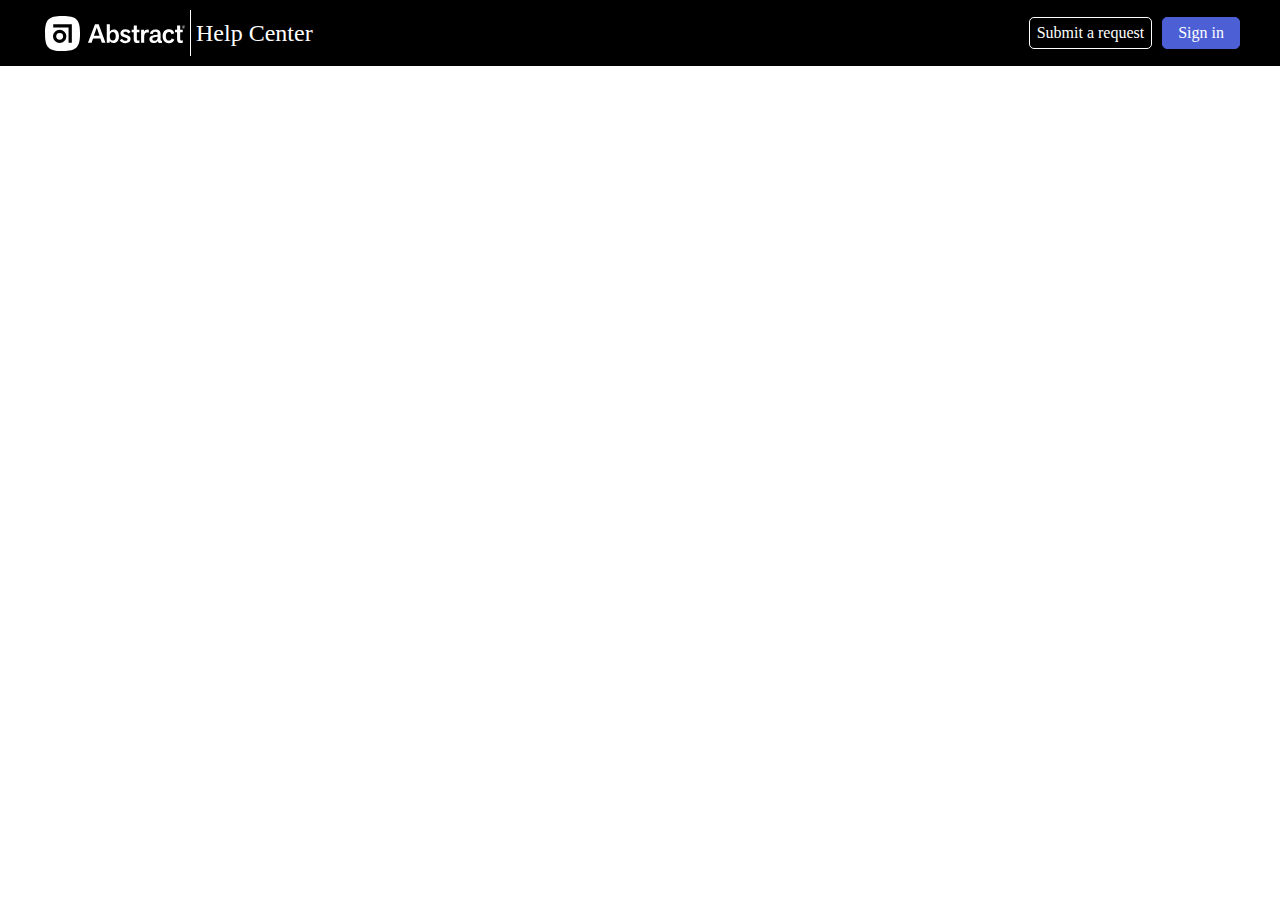
==== index.html @ c31b25ad "init commit. added structure for header and styles" ====
<!DOCTYPE html>
<html lang="en">
<head>
    <meta charset="UTF-8">
    <meta http-equiv="X-UA-Compatible" content="IE=edge">
    <meta name="viewport" content="width=device-width, initial-scale=1.0">
    <link rel="stylesheet" href="styles.css">
    <link rel="shortcut icon" href="//theme.zdassets.com/theme_assets/2197739/1a71d05024d0bf628f47cb2a498903409ad571f0.png" type="image/x-icon">
    <title>Abstract</title>
</head>
<body>
    <header class="header-wrapper">
        <div class="container">
            <div class="left">
                <h1 class="logo"><a href="#"><img src="./images/Abstract_Wordmark-White.svg" alt="logo"></a></h1>
                <a class="help-center" href="#">Help Center</a>
            </div>
            <div class="right">
                <button class="btn-dark">Submit a request</button>
                <button class="btn-blue">Sign in</button>
            </div>
        </div>
    </header>
</body>
</html>
---- styles.css ----
/*
  1. Use a more-intuitive box-sizing model.
*/
*, *::before, *::after {
    box-sizing: border-box;
  }
  /*
    2. Remove default margin
  */
  * {
    margin: 0;
    padding: 0;
  }
  /*
    3. Allow percentage-based heights in the application
  */
  html, body {
    height: 100%;
  }
  /*
    Typographic tweaks!
    4. Add accessible line-height
    5. Improve text rendering
  */
  body {
    line-height: 1.5;
    -webkit-font-smoothing: antialiased;
  }
  /*
    6. Improve media defaults
  */
  img, picture, video, canvas, svg {
    display: block;
    max-width: 100%;
  }
  /*
    7. Remove built-in form typography styles
  */
  input, button, textarea, select {
    font: inherit;
  }
  /*
    8. Avoid text overflows
  */
  p, h1, h2, h3, h4, h5, h6 {
    overflow-wrap: break-word;
  }
  

.header-wrapper {
    background-color: #000;
}

.header-wrapper .container .logo {
    width: 25%;
    display: block;
    padding: 5px
}

.header-wrapper .container {
    display: flex;
    align-items: center;
    justify-content: space-between;
    padding: 10px 40px;
}

.left, .right {
    width: 100%;
    display: flex;
    align-items: center;
}

.header-wrapper .container .left .help-center {
    border-left: 1px solid #fff;
    padding: 5px;
    color: #fff;
    text-decoration: none;
    font-size: 1.5rem;
}

.right {
    justify-content: flex-end;
    gap: 10px;
}

.header-wrapper .container .right .btn-dark {
    border: 1px solid #fff;
    color: #fff;
    background-color: #000;
    border-radius: 5px;
    padding: 3px 7px;
}

.header-wrapper .container .right .btn-blue {
    border: 1px solid #4C5FD5;
    color: #fff;
    background-color: #4C5FD5;
    border-radius: 5px;
    padding: 3px 15px;
}
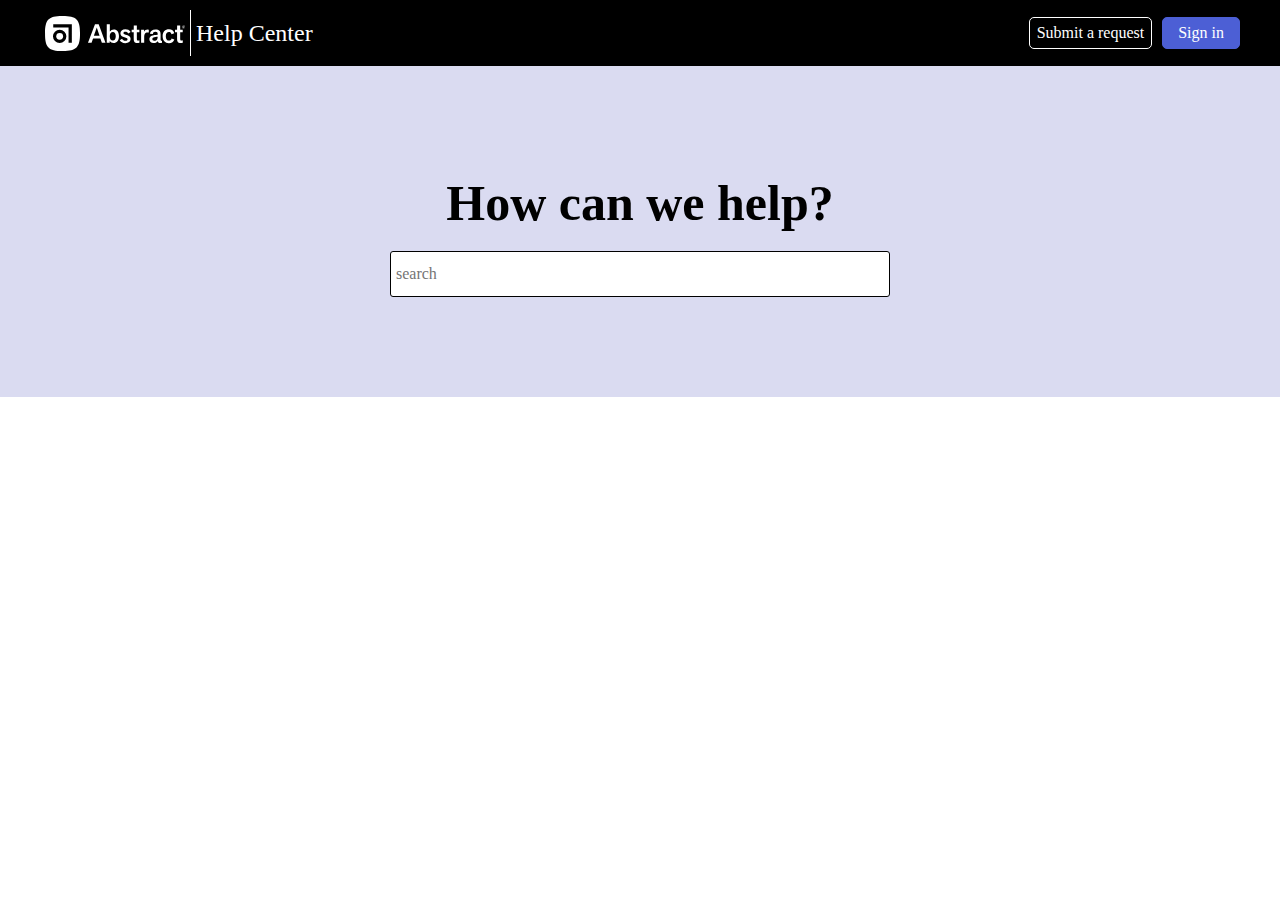
==== commit c7dfca2b: "added structure and styles for the call out section" ====
--- a/index.html
+++ b/index.html
@@ -20,6 +20,13 @@
                 <button class="btn-blue">Sign in</button>
             </div>
         </div>
+
+        <div class="callout">
+            <div class="container">
+                <h2>How can we help?</h2>
+                <input type="search" name="search" id="search" placeholder="search">
+            </div>
+        </div>
     </header>
 </body>
 </html>--- a/styles.css
+++ b/styles.css
@@ -45,7 +45,10 @@
   p, h1, h2, h3, h4, h5, h6 {
     overflow-wrap: break-word;
   }
-  
+
+.container {
+    display: flex;
+}
 
 .header-wrapper {
     background-color: #000;
@@ -99,4 +102,21 @@
     padding: 3px 15px;
 }
 
+.header-wrapper .callout .container {
+    background: #dadbf1;
+    flex-direction: column;
+    padding: 100px;
+    gap: 10px;
+}
 
+.header-wrapper .callout h2 {
+    font-size: 50px
+}
+
+.header-wrapper .callout input {
+    width: 500px;
+    border: 1px solid #000;
+    border-radius: 3px;
+    padding: 10px 5px;
+}
+
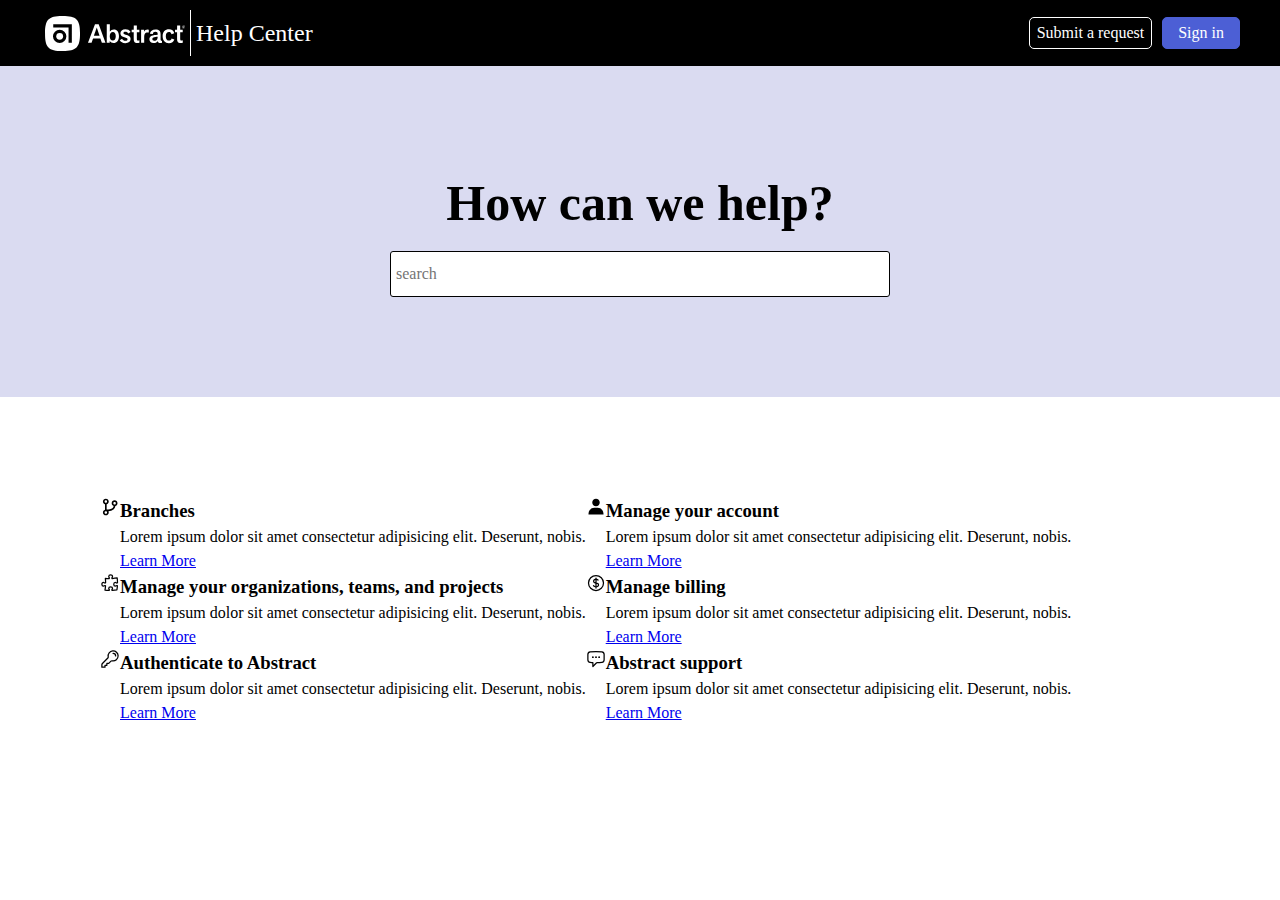
==== commit 121f23c8: "fixed the styles by added a flex selector instead of adding display flex on everything" ====
--- a/index.html
+++ b/index.html
@@ -11,22 +11,95 @@
 <body>
     <header class="header-wrapper">
         <div class="container">
-            <div class="left">
+            <div class="left flex">
                 <h1 class="logo"><a href="#"><img src="./images/Abstract_Wordmark-White.svg" alt="logo"></a></h1>
                 <a class="help-center" href="#">Help Center</a>
             </div>
-            <div class="right">
+            <div class="right flex">
                 <button class="btn-dark">Submit a request</button>
                 <button class="btn-blue">Sign in</button>
             </div>
         </div>
+    </header>
 
-        <div class="callout">
+    <main>
+        <section class="callout">
             <div class="container">
                 <h2>How can we help?</h2>
                 <input type="search" name="search" id="search" placeholder="search">
             </div>
-        </div>
-    </header>
+        </section>
+
+        <section class="options">
+            <div class="container">
+                <div class="row-1 flex">
+                    <div class="branches flex">
+                        <svg xmlns="http://www.w3.org/2000/svg" width="24" height="24" viewBox="0 0 24 24" style="fill: rgba(0, 0, 0, 1);transform: ;msFilter:;"><path d="M17.5 4C15.57 4 14 5.57 14 7.5c0 1.554 1.025 2.859 2.43 3.315-.146.932-.547 1.7-1.23 2.323-1.946 1.773-5.527 1.935-7.2 1.907V8.837c1.44-.434 2.5-1.757 2.5-3.337C10.5 3.57 8.93 2 7 2S3.5 3.57 3.5 5.5c0 1.58 1.06 2.903 2.5 3.337v6.326c-1.44.434-2.5 1.757-2.5 3.337C3.5 20.43 5.07 22 7 22s3.5-1.57 3.5-3.5c0-.551-.14-1.065-.367-1.529 2.06-.186 4.657-.757 6.409-2.35 1.097-.997 1.731-2.264 1.904-3.768C19.915 10.438 21 9.1 21 7.5 21 5.57 19.43 4 17.5 4zm-12 1.5C5.5 4.673 6.173 4 7 4s1.5.673 1.5 1.5S7.827 7 7 7s-1.5-.673-1.5-1.5zM7 20c-.827 0-1.5-.673-1.5-1.5a1.5 1.5 0 0 1 1.482-1.498l.13.01A1.495 1.495 0 0 1 7 20zM17.5 9c-.827 0-1.5-.673-1.5-1.5S16.673 6 17.5 6s1.5.673 1.5 1.5S18.327 9 17.5 9z"></path></svg>
+                        <div class="description">
+                            <h3>Branches</h3>
+                            <p>Lorem ipsum dolor sit amet consectetur adipisicing elit. Deserunt, nobis.</p>
+                            <a href="#">Learn More</a>
+                        </div>
+                    </div>
+                    <div class="account flex">
+                        <svg xmlns="http://www.w3.org/2000/svg" width="24" height="24" viewBox="0 0 24 24" style="fill: rgba(0, 0, 0, 1);transform: ;msFilter:;"><path d="M7.5 6.5C7.5 8.981 9.519 11 12 11s4.5-2.019 4.5-4.5S14.481 2 12 2 7.5 4.019 7.5 6.5zM20 21h1v-1c0-3.859-3.141-7-7-7h-4c-3.86 0-7 3.141-7 7v1h17z"></path></svg>
+                        <div class="description">
+                            <h3>Manage your account</h3>
+                            <p>Lorem ipsum dolor sit amet consectetur adipisicing elit. Deserunt, nobis.</p>
+                            <a href="#">Learn More</a>
+                        </div>
+                    </div>
+                </div>
+
+                <div class="row-2 flex">
+                    <div class="teams flex">
+                        <svg xmlns="http://www.w3.org/2000/svg" fill="none" viewBox="0 0 24 24" stroke-width="1.5" stroke="currentColor" class="w-6 h-6">
+                            <path stroke-linecap="round" stroke-linejoin="round" d="M14.25 6.087c0-.355.186-.676.401-.959.221-.29.349-.634.349-1.003 0-1.036-1.007-1.875-2.25-1.875s-2.25.84-2.25 1.875c0 .369.128.713.349 1.003.215.283.401.604.401.959v0a.64.64 0 01-.657.643 48.39 48.39 0 01-4.163-.3c.186 1.613.293 3.25.315 4.907a.656.656 0 01-.658.663v0c-.355 0-.676-.186-.959-.401a1.647 1.647 0 00-1.003-.349c-1.036 0-1.875 1.007-1.875 2.25s.84 2.25 1.875 2.25c.369 0 .713-.128 1.003-.349.283-.215.604-.401.959-.401v0c.31 0 .555.26.532.57a48.039 48.039 0 01-.642 5.056c1.518.19 3.058.309 4.616.354a.64.64 0 00.657-.643v0c0-.355-.186-.676-.401-.959a1.647 1.647 0 01-.349-1.003c0-1.035 1.008-1.875 2.25-1.875 1.243 0 2.25.84 2.25 1.875 0 .369-.128.713-.349 1.003-.215.283-.4.604-.4.959v0c0 .333.277.599.61.58a48.1 48.1 0 005.427-.63 48.05 48.05 0 00.582-4.717.532.532 0 00-.533-.57v0c-.355 0-.676.186-.959.401-.29.221-.634.349-1.003.349-1.035 0-1.875-1.007-1.875-2.25s.84-2.25 1.875-2.25c.37 0 .713.128 1.003.349.283.215.604.401.96.401v0a.656.656 0 00.658-.663 48.422 48.422 0 00-.37-5.36c-1.886.342-3.81.574-5.766.689a.578.578 0 01-.61-.58v0z" />
+                          </svg>
+                          
+                        <div class="description">
+                            <h3>Manage your organizations, teams, and projects</h3>
+                            <p>Lorem ipsum dolor sit amet consectetur adipisicing elit. Deserunt, nobis.</p>
+                            <a href="#">Learn More</a>
+                        </div>
+                    </div>
+                    <div class="billing flex">
+                        <svg xmlns="http://www.w3.org/2000/svg" fill="none" viewBox="0 0 24 24" stroke-width="1.5" stroke="currentColor" class="w-6 h-6">
+                            <path stroke-linecap="round" stroke-linejoin="round" d="M12 6v12m-3-2.818l.879.659c1.171.879 3.07.879 4.242 0 1.172-.879 1.172-2.303 0-3.182C13.536 12.219 12.768 12 12 12c-.725 0-1.45-.22-2.003-.659-1.106-.879-1.106-2.303 0-3.182s2.9-.879 4.006 0l.415.33M21 12a9 9 0 11-18 0 9 9 0 0118 0z" />
+                          </svg>                          
+                        <div class="description">
+                            <h3>Manage billing</h3>
+                            <p>Lorem ipsum dolor sit amet consectetur adipisicing elit. Deserunt, nobis.</p>
+                            <a href="#">Learn More</a>
+                        </div>
+                    </div>
+                </div>
+
+                <div class="row-3 flex">
+                    <div class="authenticate flex">
+                        <svg xmlns="http://www.w3.org/2000/svg" fill="none" viewBox="0 0 24 24" stroke-width="1.5" stroke="currentColor" class="w-6 h-6">
+                            <path stroke-linecap="round" stroke-linejoin="round" d="M15.75 5.25a3 3 0 013 3m3 0a6 6 0 01-7.029 5.912c-.563-.097-1.159.026-1.563.43L10.5 17.25H8.25v2.25H6v2.25H2.25v-2.818c0-.597.237-1.17.659-1.591l6.499-6.499c.404-.404.527-1 .43-1.563A6 6 0 1121.75 8.25z" />
+                          </svg>                          
+                          
+                        <div class="description">
+                            <h3>Authenticate to Abstract</h3>
+                            <p>Lorem ipsum dolor sit amet consectetur adipisicing elit. Deserunt, nobis.</p>
+                            <a href="#">Learn More</a>
+                        </div>
+                    </div>
+                    <div class="support flex">
+                        <svg xmlns="http://www.w3.org/2000/svg" fill="none" viewBox="0 0 24 24" stroke-width="1.5" stroke="currentColor" class="w-6 h-6">
+                            <path stroke-linecap="round" stroke-linejoin="round" d="M8.625 9.75a.375.375 0 11-.75 0 .375.375 0 01.75 0zm0 0H8.25m4.125 0a.375.375 0 11-.75 0 .375.375 0 01.75 0zm0 0H12m4.125 0a.375.375 0 11-.75 0 .375.375 0 01.75 0zm0 0h-.375m-13.5 3.01c0 1.6 1.123 2.994 2.707 3.227 1.087.16 2.185.283 3.293.369V21l4.184-4.183a1.14 1.14 0 01.778-.332 48.294 48.294 0 005.83-.498c1.585-.233 2.708-1.626 2.708-3.228V6.741c0-1.602-1.123-2.995-2.707-3.228A48.394 48.394 0 0012 3c-2.392 0-4.744.175-7.043.513C3.373 3.746 2.25 5.14 2.25 6.741v6.018z" />
+                          </svg>                                               
+                        <div class="description">
+                            <h3>Abstract support</h3>
+                            <p>Lorem ipsum dolor sit amet consectetur adipisicing elit. Deserunt, nobis.</p>
+                            <a href="#">Learn More</a>
+                        </div>
+                    </div>
+                </div>
+            </div>
+        </section>
+    </main>
 </body>
 </html>--- a/styles.css
+++ b/styles.css
@@ -46,7 +46,12 @@
     overflow-wrap: break-word;
   }
 
-.container {
+  svg {
+    height: 20px;
+    width: 20px;
+  }
+
+.container, .flex {
     display: flex;
 }
 
@@ -61,7 +66,6 @@
 }
 
 .header-wrapper .container {
-    display: flex;
     align-items: center;
     justify-content: space-between;
     padding: 10px 40px;
@@ -69,7 +73,6 @@
 
 .left, .right {
     width: 100%;
-    display: flex;
     align-items: center;
 }
 
@@ -102,21 +105,31 @@
     padding: 3px 15px;
 }
 
-.header-wrapper .callout .container {
+.callout .container {
     background: #dadbf1;
     flex-direction: column;
+    align-items: center;
+    justify-content: center;
     padding: 100px;
     gap: 10px;
 }
 
-.header-wrapper .callout h2 {
+.callout h2 {
     font-size: 50px
 }
 
-.header-wrapper .callout input {
+.callout input {
     width: 500px;
     border: 1px solid #000;
     border-radius: 3px;
     padding: 10px 5px;
 }
 
+.options .container {
+  padding: 100px;
+}
+
+.options .container {
+  flex-direction: column;
+}
+
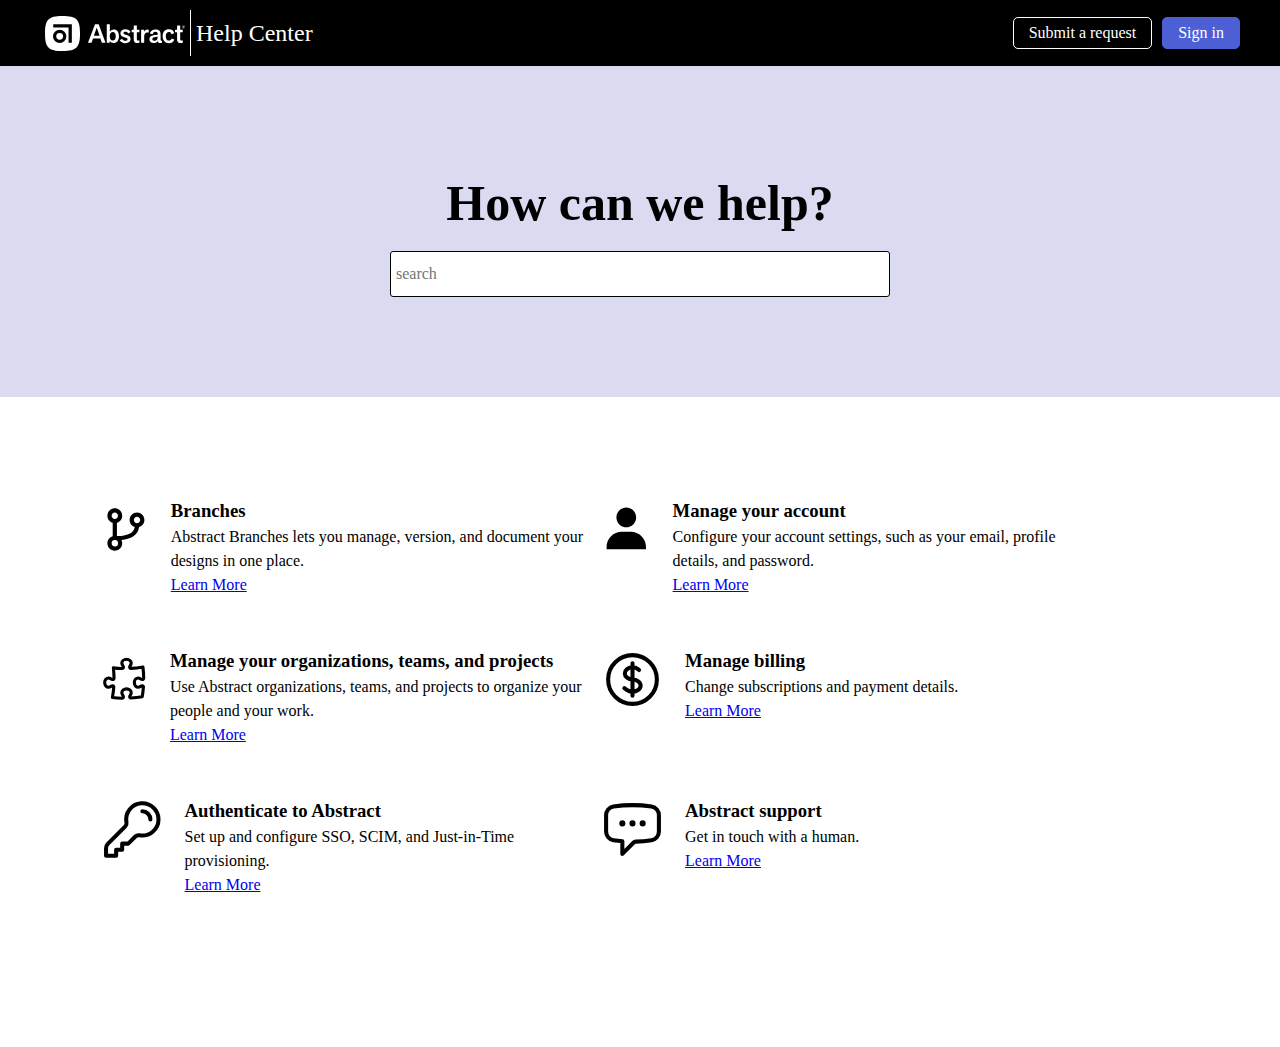
==== commit 8f5bef2f: "I don't know what's going on" ====
--- a/index.html
+++ b/index.html
@@ -33,67 +33,67 @@
         <section class="options">
             <div class="container">
                 <div class="row-1 flex">
-                    <div class="branches flex">
+                    <div class="branches flex box">
                         <svg xmlns="http://www.w3.org/2000/svg" width="24" height="24" viewBox="0 0 24 24" style="fill: rgba(0, 0, 0, 1);transform: ;msFilter:;"><path d="M17.5 4C15.57 4 14 5.57 14 7.5c0 1.554 1.025 2.859 2.43 3.315-.146.932-.547 1.7-1.23 2.323-1.946 1.773-5.527 1.935-7.2 1.907V8.837c1.44-.434 2.5-1.757 2.5-3.337C10.5 3.57 8.93 2 7 2S3.5 3.57 3.5 5.5c0 1.58 1.06 2.903 2.5 3.337v6.326c-1.44.434-2.5 1.757-2.5 3.337C3.5 20.43 5.07 22 7 22s3.5-1.57 3.5-3.5c0-.551-.14-1.065-.367-1.529 2.06-.186 4.657-.757 6.409-2.35 1.097-.997 1.731-2.264 1.904-3.768C19.915 10.438 21 9.1 21 7.5 21 5.57 19.43 4 17.5 4zm-12 1.5C5.5 4.673 6.173 4 7 4s1.5.673 1.5 1.5S7.827 7 7 7s-1.5-.673-1.5-1.5zM7 20c-.827 0-1.5-.673-1.5-1.5a1.5 1.5 0 0 1 1.482-1.498l.13.01A1.495 1.495 0 0 1 7 20zM17.5 9c-.827 0-1.5-.673-1.5-1.5S16.673 6 17.5 6s1.5.673 1.5 1.5S18.327 9 17.5 9z"></path></svg>
                         <div class="description">
                             <h3>Branches</h3>
-                            <p>Lorem ipsum dolor sit amet consectetur adipisicing elit. Deserunt, nobis.</p>
+                            <p>Abstract Branches lets you manage, version, and document your designs in one place.</p>
                             <a href="#">Learn More</a>
                         </div>
                     </div>
-                    <div class="account flex">
+                    <div class="account flex box">
                         <svg xmlns="http://www.w3.org/2000/svg" width="24" height="24" viewBox="0 0 24 24" style="fill: rgba(0, 0, 0, 1);transform: ;msFilter:;"><path d="M7.5 6.5C7.5 8.981 9.519 11 12 11s4.5-2.019 4.5-4.5S14.481 2 12 2 7.5 4.019 7.5 6.5zM20 21h1v-1c0-3.859-3.141-7-7-7h-4c-3.86 0-7 3.141-7 7v1h17z"></path></svg>
                         <div class="description">
                             <h3>Manage your account</h3>
-                            <p>Lorem ipsum dolor sit amet consectetur adipisicing elit. Deserunt, nobis.</p>
+                            <p>Configure your account settings, such as your email, profile details, and password.</p>
                             <a href="#">Learn More</a>
                         </div>
                     </div>
                 </div>
 
                 <div class="row-2 flex">
-                    <div class="teams flex">
+                    <div class="teams flex box">
                         <svg xmlns="http://www.w3.org/2000/svg" fill="none" viewBox="0 0 24 24" stroke-width="1.5" stroke="currentColor" class="w-6 h-6">
                             <path stroke-linecap="round" stroke-linejoin="round" d="M14.25 6.087c0-.355.186-.676.401-.959.221-.29.349-.634.349-1.003 0-1.036-1.007-1.875-2.25-1.875s-2.25.84-2.25 1.875c0 .369.128.713.349 1.003.215.283.401.604.401.959v0a.64.64 0 01-.657.643 48.39 48.39 0 01-4.163-.3c.186 1.613.293 3.25.315 4.907a.656.656 0 01-.658.663v0c-.355 0-.676-.186-.959-.401a1.647 1.647 0 00-1.003-.349c-1.036 0-1.875 1.007-1.875 2.25s.84 2.25 1.875 2.25c.369 0 .713-.128 1.003-.349.283-.215.604-.401.959-.401v0c.31 0 .555.26.532.57a48.039 48.039 0 01-.642 5.056c1.518.19 3.058.309 4.616.354a.64.64 0 00.657-.643v0c0-.355-.186-.676-.401-.959a1.647 1.647 0 01-.349-1.003c0-1.035 1.008-1.875 2.25-1.875 1.243 0 2.25.84 2.25 1.875 0 .369-.128.713-.349 1.003-.215.283-.4.604-.4.959v0c0 .333.277.599.61.58a48.1 48.1 0 005.427-.63 48.05 48.05 0 00.582-4.717.532.532 0 00-.533-.57v0c-.355 0-.676.186-.959.401-.29.221-.634.349-1.003.349-1.035 0-1.875-1.007-1.875-2.25s.84-2.25 1.875-2.25c.37 0 .713.128 1.003.349.283.215.604.401.96.401v0a.656.656 0 00.658-.663 48.422 48.422 0 00-.37-5.36c-1.886.342-3.81.574-5.766.689a.578.578 0 01-.61-.58v0z" />
                           </svg>
                           
                         <div class="description">
                             <h3>Manage your organizations, teams, and projects</h3>
-                            <p>Lorem ipsum dolor sit amet consectetur adipisicing elit. Deserunt, nobis.</p>
+                            <p>Use Abstract organizations, teams, and projects to organize your people and your work.</p>
                             <a href="#">Learn More</a>
                         </div>
                     </div>
-                    <div class="billing flex">
+                    <div class="billing flex box">
                         <svg xmlns="http://www.w3.org/2000/svg" fill="none" viewBox="0 0 24 24" stroke-width="1.5" stroke="currentColor" class="w-6 h-6">
                             <path stroke-linecap="round" stroke-linejoin="round" d="M12 6v12m-3-2.818l.879.659c1.171.879 3.07.879 4.242 0 1.172-.879 1.172-2.303 0-3.182C13.536 12.219 12.768 12 12 12c-.725 0-1.45-.22-2.003-.659-1.106-.879-1.106-2.303 0-3.182s2.9-.879 4.006 0l.415.33M21 12a9 9 0 11-18 0 9 9 0 0118 0z" />
                           </svg>                          
                         <div class="description">
                             <h3>Manage billing</h3>
-                            <p>Lorem ipsum dolor sit amet consectetur adipisicing elit. Deserunt, nobis.</p>
+                            <p>Change subscriptions and payment details.</p>
                             <a href="#">Learn More</a>
                         </div>
                     </div>
                 </div>
 
                 <div class="row-3 flex">
-                    <div class="authenticate flex">
+                    <div class="authenticate flex box">
                         <svg xmlns="http://www.w3.org/2000/svg" fill="none" viewBox="0 0 24 24" stroke-width="1.5" stroke="currentColor" class="w-6 h-6">
                             <path stroke-linecap="round" stroke-linejoin="round" d="M15.75 5.25a3 3 0 013 3m3 0a6 6 0 01-7.029 5.912c-.563-.097-1.159.026-1.563.43L10.5 17.25H8.25v2.25H6v2.25H2.25v-2.818c0-.597.237-1.17.659-1.591l6.499-6.499c.404-.404.527-1 .43-1.563A6 6 0 1121.75 8.25z" />
                           </svg>                          
                           
                         <div class="description">
                             <h3>Authenticate to Abstract</h3>
-                            <p>Lorem ipsum dolor sit amet consectetur adipisicing elit. Deserunt, nobis.</p>
+                            <p>Set up and configure SSO, SCIM, and Just-in-Time provisioning.</p>
                             <a href="#">Learn More</a>
                         </div>
                     </div>
-                    <div class="support flex">
+                    <div class="support flex box">
                         <svg xmlns="http://www.w3.org/2000/svg" fill="none" viewBox="0 0 24 24" stroke-width="1.5" stroke="currentColor" class="w-6 h-6">
                             <path stroke-linecap="round" stroke-linejoin="round" d="M8.625 9.75a.375.375 0 11-.75 0 .375.375 0 01.75 0zm0 0H8.25m4.125 0a.375.375 0 11-.75 0 .375.375 0 01.75 0zm0 0H12m4.125 0a.375.375 0 11-.75 0 .375.375 0 01.75 0zm0 0h-.375m-13.5 3.01c0 1.6 1.123 2.994 2.707 3.227 1.087.16 2.185.283 3.293.369V21l4.184-4.183a1.14 1.14 0 01.778-.332 48.294 48.294 0 005.83-.498c1.585-.233 2.708-1.626 2.708-3.228V6.741c0-1.602-1.123-2.995-2.707-3.228A48.394 48.394 0 0012 3c-2.392 0-4.744.175-7.043.513C3.373 3.746 2.25 5.14 2.25 6.741v6.018z" />
                           </svg>                                               
                         <div class="description">
                             <h3>Abstract support</h3>
-                            <p>Lorem ipsum dolor sit amet consectetur adipisicing elit. Deserunt, nobis.</p>
+                            <p>Get in touch with a human.</p>
                             <a href="#">Learn More</a>
                         </div>
                     </div>
--- a/styles.css
+++ b/styles.css
@@ -47,8 +47,8 @@
   }
 
   svg {
-    height: 20px;
-    width: 20px;
+    height: 65px;
+    width: 65px;
   }
 
 .container, .flex {
@@ -94,7 +94,7 @@
     color: #fff;
     background-color: #000;
     border-radius: 5px;
-    padding: 3px 7px;
+    padding: 3px 15px;
 }
 
 .header-wrapper .container .right .btn-blue {
@@ -131,5 +131,16 @@
 
 .options .container {
   flex-direction: column;
+  justify-content: center;
+  align-items: center
+  flex: 1;
 }
 
+.box {
+  width: 500px;
+  padding-bottom: 50px; 
+}
+
+.description {
+  padding-left: 20px
+}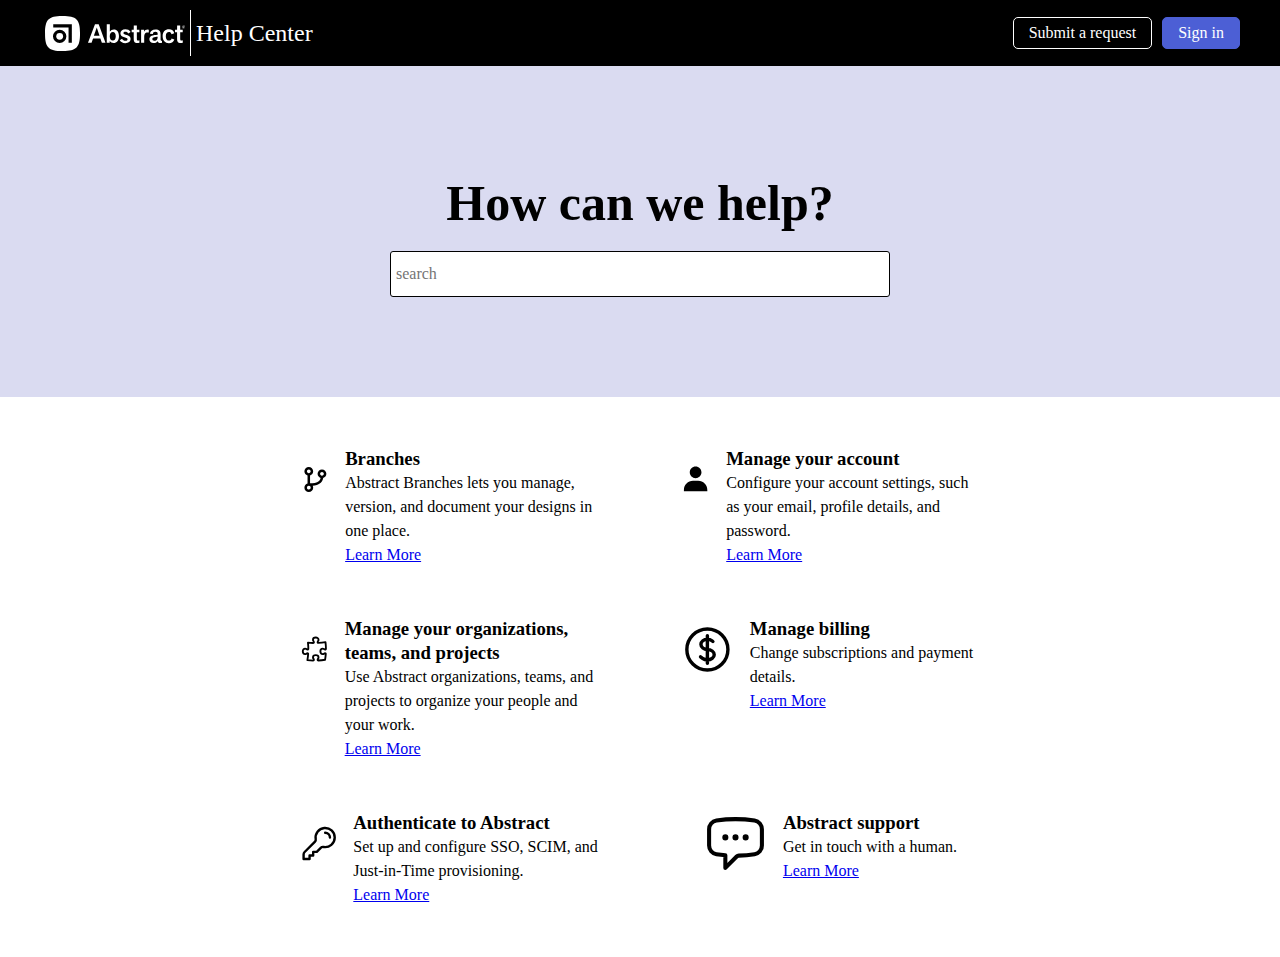
==== commit 6ed467c2: "added styles for the options layout" ====
--- a/index.html
+++ b/index.html
@@ -34,7 +34,10 @@
             <div class="container">
                 <div class="row-1 flex">
                     <div class="branches flex box">
-                        <svg xmlns="http://www.w3.org/2000/svg" width="24" height="24" viewBox="0 0 24 24" style="fill: rgba(0, 0, 0, 1);transform: ;msFilter:;"><path d="M17.5 4C15.57 4 14 5.57 14 7.5c0 1.554 1.025 2.859 2.43 3.315-.146.932-.547 1.7-1.23 2.323-1.946 1.773-5.527 1.935-7.2 1.907V8.837c1.44-.434 2.5-1.757 2.5-3.337C10.5 3.57 8.93 2 7 2S3.5 3.57 3.5 5.5c0 1.58 1.06 2.903 2.5 3.337v6.326c-1.44.434-2.5 1.757-2.5 3.337C3.5 20.43 5.07 22 7 22s3.5-1.57 3.5-3.5c0-.551-.14-1.065-.367-1.529 2.06-.186 4.657-.757 6.409-2.35 1.097-.997 1.731-2.264 1.904-3.768C19.915 10.438 21 9.1 21 7.5 21 5.57 19.43 4 17.5 4zm-12 1.5C5.5 4.673 6.173 4 7 4s1.5.673 1.5 1.5S7.827 7 7 7s-1.5-.673-1.5-1.5zM7 20c-.827 0-1.5-.673-1.5-1.5a1.5 1.5 0 0 1 1.482-1.498l.13.01A1.495 1.495 0 0 1 7 20zM17.5 9c-.827 0-1.5-.673-1.5-1.5S16.673 6 17.5 6s1.5.673 1.5 1.5S18.327 9 17.5 9z"></path></svg>
+                        <div class="icon">
+                            <svg xmlns="http://www.w3.org/2000/svg" width="24" height="24" viewBox="0 0 24 24" style="fill: rgba(0, 0, 0, 1);transform: ;msFilter:;">
+                                <path d="M17.5 4C15.57 4 14 5.57 14 7.5c0 1.554 1.025 2.859 2.43 3.315-.146.932-.547 1.7-1.23 2.323-1.946 1.773-5.527 1.935-7.2 1.907V8.837c1.44-.434 2.5-1.757 2.5-3.337C10.5 3.57 8.93 2 7 2S3.5 3.57 3.5 5.5c0 1.58 1.06 2.903 2.5 3.337v6.326c-1.44.434-2.5 1.757-2.5 3.337C3.5 20.43 5.07 22 7 22s3.5-1.57 3.5-3.5c0-.551-.14-1.065-.367-1.529 2.06-.186 4.657-.757 6.409-2.35 1.097-.997 1.731-2.264 1.904-3.768C19.915 10.438 21 9.1 21 7.5 21 5.57 19.43 4 17.5 4zm-12 1.5C5.5 4.673 6.173 4 7 4s1.5.673 1.5 1.5S7.827 7 7 7s-1.5-.673-1.5-1.5zM7 20c-.827 0-1.5-.673-1.5-1.5a1.5 1.5 0 0 1 1.482-1.498l.13.01A1.495 1.495 0 0 1 7 20zM17.5 9c-.827 0-1.5-.673-1.5-1.5S16.673 6 17.5 6s1.5.673 1.5 1.5S18.327 9 17.5 9z"></path></svg>
+                        </div>
                         <div class="description">
                             <h3>Branches</h3>
                             <p>Abstract Branches lets you manage, version, and document your designs in one place.</p>
@@ -42,7 +45,9 @@
                         </div>
                     </div>
                     <div class="account flex box">
-                        <svg xmlns="http://www.w3.org/2000/svg" width="24" height="24" viewBox="0 0 24 24" style="fill: rgba(0, 0, 0, 1);transform: ;msFilter:;"><path d="M7.5 6.5C7.5 8.981 9.519 11 12 11s4.5-2.019 4.5-4.5S14.481 2 12 2 7.5 4.019 7.5 6.5zM20 21h1v-1c0-3.859-3.141-7-7-7h-4c-3.86 0-7 3.141-7 7v1h17z"></path></svg>
+                        <div class="icon">
+                            <svg xmlns="http://www.w3.org/2000/svg" width="24" height="24" viewBox="0 0 24 24" style="fill: rgba(0, 0, 0, 1);transform: ;msFilter:;"><path d="M7.5 6.5C7.5 8.981 9.519 11 12 11s4.5-2.019 4.5-4.5S14.481 2 12 2 7.5 4.019 7.5 6.5zM20 21h1v-1c0-3.859-3.141-7-7-7h-4c-3.86 0-7 3.141-7 7v1h17z"></path></svg>
+                        </div>
                         <div class="description">
                             <h3>Manage your account</h3>
                             <p>Configure your account settings, such as your email, profile details, and password.</p>
@@ -53,10 +58,11 @@
 
                 <div class="row-2 flex">
                     <div class="teams flex box">
-                        <svg xmlns="http://www.w3.org/2000/svg" fill="none" viewBox="0 0 24 24" stroke-width="1.5" stroke="currentColor" class="w-6 h-6">
-                            <path stroke-linecap="round" stroke-linejoin="round" d="M14.25 6.087c0-.355.186-.676.401-.959.221-.29.349-.634.349-1.003 0-1.036-1.007-1.875-2.25-1.875s-2.25.84-2.25 1.875c0 .369.128.713.349 1.003.215.283.401.604.401.959v0a.64.64 0 01-.657.643 48.39 48.39 0 01-4.163-.3c.186 1.613.293 3.25.315 4.907a.656.656 0 01-.658.663v0c-.355 0-.676-.186-.959-.401a1.647 1.647 0 00-1.003-.349c-1.036 0-1.875 1.007-1.875 2.25s.84 2.25 1.875 2.25c.369 0 .713-.128 1.003-.349.283-.215.604-.401.959-.401v0c.31 0 .555.26.532.57a48.039 48.039 0 01-.642 5.056c1.518.19 3.058.309 4.616.354a.64.64 0 00.657-.643v0c0-.355-.186-.676-.401-.959a1.647 1.647 0 01-.349-1.003c0-1.035 1.008-1.875 2.25-1.875 1.243 0 2.25.84 2.25 1.875 0 .369-.128.713-.349 1.003-.215.283-.4.604-.4.959v0c0 .333.277.599.61.58a48.1 48.1 0 005.427-.63 48.05 48.05 0 00.582-4.717.532.532 0 00-.533-.57v0c-.355 0-.676.186-.959.401-.29.221-.634.349-1.003.349-1.035 0-1.875-1.007-1.875-2.25s.84-2.25 1.875-2.25c.37 0 .713.128 1.003.349.283.215.604.401.96.401v0a.656.656 0 00.658-.663 48.422 48.422 0 00-.37-5.36c-1.886.342-3.81.574-5.766.689a.578.578 0 01-.61-.58v0z" />
+                        <div class="icon">
+                            <svg xmlns="http://www.w3.org/2000/svg" fill="none" viewBox="0 0 24 24" stroke-width="1.5" stroke="currentColor" class="w-6 h-6">
+                                <path stroke-linecap="round" stroke-linejoin="round" d="M14.25 6.087c0-.355.186-.676.401-.959.221-.29.349-.634.349-1.003 0-1.036-1.007-1.875-2.25-1.875s-2.25.84-2.25 1.875c0 .369.128.713.349 1.003.215.283.401.604.401.959v0a.64.64 0 01-.657.643 48.39 48.39 0 01-4.163-.3c.186 1.613.293 3.25.315 4.907a.656.656 0 01-.658.663v0c-.355 0-.676-.186-.959-.401a1.647 1.647 0 00-1.003-.349c-1.036 0-1.875 1.007-1.875 2.25s.84 2.25 1.875 2.25c.369 0 .713-.128 1.003-.349.283-.215.604-.401.959-.401v0c.31 0 .555.26.532.57a48.039 48.039 0 01-.642 5.056c1.518.19 3.058.309 4.616.354a.64.64 0 00.657-.643v0c0-.355-.186-.676-.401-.959a1.647 1.647 0 01-.349-1.003c0-1.035 1.008-1.875 2.25-1.875 1.243 0 2.25.84 2.25 1.875 0 .369-.128.713-.349 1.003-.215.283-.4.604-.4.959v0c0 .333.277.599.61.58a48.1 48.1 0 005.427-.63 48.05 48.05 0 00.582-4.717.532.532 0 00-.533-.57v0c-.355 0-.676.186-.959.401-.29.221-.634.349-1.003.349-1.035 0-1.875-1.007-1.875-2.25s.84-2.25 1.875-2.25c.37 0 .713.128 1.003.349.283.215.604.401.96.401v0a.656.656 0 00.658-.663 48.422 48.422 0 00-.37-5.36c-1.886.342-3.81.574-5.766.689a.578.578 0 01-.61-.58v0z" />
                           </svg>
-                          
+                        </div>
                         <div class="description">
                             <h3>Manage your organizations, teams, and projects</h3>
                             <p>Use Abstract organizations, teams, and projects to organize your people and your work.</p>
@@ -64,9 +70,11 @@
                         </div>
                     </div>
                     <div class="billing flex box">
-                        <svg xmlns="http://www.w3.org/2000/svg" fill="none" viewBox="0 0 24 24" stroke-width="1.5" stroke="currentColor" class="w-6 h-6">
-                            <path stroke-linecap="round" stroke-linejoin="round" d="M12 6v12m-3-2.818l.879.659c1.171.879 3.07.879 4.242 0 1.172-.879 1.172-2.303 0-3.182C13.536 12.219 12.768 12 12 12c-.725 0-1.45-.22-2.003-.659-1.106-.879-1.106-2.303 0-3.182s2.9-.879 4.006 0l.415.33M21 12a9 9 0 11-18 0 9 9 0 0118 0z" />
-                          </svg>                          
+                        <div class="icon">
+                            <svg xmlns="http://www.w3.org/2000/svg" fill="none" viewBox="0 0 24 24" stroke-width="1.5" stroke="currentColor" class="w-6 h-6">
+                                <path stroke-linecap="round" stroke-linejoin="round" d="M12 6v12m-3-2.818l.879.659c1.171.879 3.07.879 4.242 0 1.172-.879 1.172-2.303 0-3.182C13.536 12.219 12.768 12 12 12c-.725 0-1.45-.22-2.003-.659-1.106-.879-1.106-2.303 0-3.182s2.9-.879 4.006 0l.415.33M21 12a9 9 0 11-18 0 9 9 0 0118 0z" />
+                          </svg>
+                        </div>                          
                         <div class="description">
                             <h3>Manage billing</h3>
                             <p>Change subscriptions and payment details.</p>
@@ -77,10 +85,11 @@
 
                 <div class="row-3 flex">
                     <div class="authenticate flex box">
-                        <svg xmlns="http://www.w3.org/2000/svg" fill="none" viewBox="0 0 24 24" stroke-width="1.5" stroke="currentColor" class="w-6 h-6">
-                            <path stroke-linecap="round" stroke-linejoin="round" d="M15.75 5.25a3 3 0 013 3m3 0a6 6 0 01-7.029 5.912c-.563-.097-1.159.026-1.563.43L10.5 17.25H8.25v2.25H6v2.25H2.25v-2.818c0-.597.237-1.17.659-1.591l6.499-6.499c.404-.404.527-1 .43-1.563A6 6 0 1121.75 8.25z" />
-                          </svg>                          
-                          
+                        <div class="icon">
+                            <svg xmlns="http://www.w3.org/2000/svg" fill="none" viewBox="0 0 24 24" stroke-width="1.5" stroke="currentColor" class="w-6 h-6">
+                                <path stroke-linecap="round" stroke-linejoin="round" d="M15.75 5.25a3 3 0 013 3m3 0a6 6 0 01-7.029 5.912c-.563-.097-1.159.026-1.563.43L10.5 17.25H8.25v2.25H6v2.25H2.25v-2.818c0-.597.237-1.17.659-1.591l6.499-6.499c.404-.404.527-1 .43-1.563A6 6 0 1121.75 8.25z" />
+                            </svg>                          
+                        </div>  
                         <div class="description">
                             <h3>Authenticate to Abstract</h3>
                             <p>Set up and configure SSO, SCIM, and Just-in-Time provisioning.</p>
@@ -88,9 +97,11 @@
                         </div>
                     </div>
                     <div class="support flex box">
-                        <svg xmlns="http://www.w3.org/2000/svg" fill="none" viewBox="0 0 24 24" stroke-width="1.5" stroke="currentColor" class="w-6 h-6">
-                            <path stroke-linecap="round" stroke-linejoin="round" d="M8.625 9.75a.375.375 0 11-.75 0 .375.375 0 01.75 0zm0 0H8.25m4.125 0a.375.375 0 11-.75 0 .375.375 0 01.75 0zm0 0H12m4.125 0a.375.375 0 11-.75 0 .375.375 0 01.75 0zm0 0h-.375m-13.5 3.01c0 1.6 1.123 2.994 2.707 3.227 1.087.16 2.185.283 3.293.369V21l4.184-4.183a1.14 1.14 0 01.778-.332 48.294 48.294 0 005.83-.498c1.585-.233 2.708-1.626 2.708-3.228V6.741c0-1.602-1.123-2.995-2.707-3.228A48.394 48.394 0 0012 3c-2.392 0-4.744.175-7.043.513C3.373 3.746 2.25 5.14 2.25 6.741v6.018z" />
-                          </svg>                                               
+                        <div class="icon">
+                            <svg xmlns="http://www.w3.org/2000/svg" fill="none" viewBox="0 0 24 24" stroke-width="1.5" stroke="currentColor" class="w-6 h-6">
+                                <path stroke-linecap="round" stroke-linejoin="round" d="M8.625 9.75a.375.375 0 11-.75 0 .375.375 0 01.75 0zm0 0H8.25m4.125 0a.375.375 0 11-.75 0 .375.375 0 01.75 0zm0 0H12m4.125 0a.375.375 0 11-.75 0 .375.375 0 01.75 0zm0 0h-.375m-13.5 3.01c0 1.6 1.123 2.994 2.707 3.227 1.087.16 2.185.283 3.293.369V21l4.184-4.183a1.14 1.14 0 01.778-.332 48.294 48.294 0 005.83-.498c1.585-.233 2.708-1.626 2.708-3.228V6.741c0-1.602-1.123-2.995-2.707-3.228A48.394 48.394 0 0012 3c-2.392 0-4.744.175-7.043.513C3.373 3.746 2.25 5.14 2.25 6.741v6.018z" />
+                            </svg>
+                        </div>                                                 
                         <div class="description">
                             <h3>Abstract support</h3>
                             <p>Get in touch with a human.</p>
--- a/styles.css
+++ b/styles.css
@@ -126,21 +126,26 @@
 }
 
 .options .container {
-  padding: 100px;
-}
-
-.options .container {
+  padding: 50px;
   flex-direction: column;
   justify-content: center;
-  align-items: center
-  flex: 1;
+  align-items: center;
+  gap: 50px;
+  width: 100%;
 }
 
 .box {
-  width: 500px;
-  padding-bottom: 50px; 
+  width: 300px;
+  line-height: 1.5rem;
+  justify-content: center;
+  gap: 5px;
 }
 
-.description {
-  padding-left: 20px
+.options .container .box .description {
+  padding-left: 10px
+}
+
+.row-1, .row-2, .row-3 {
+  gap: 80px;
+  justify-content: space-between;
 }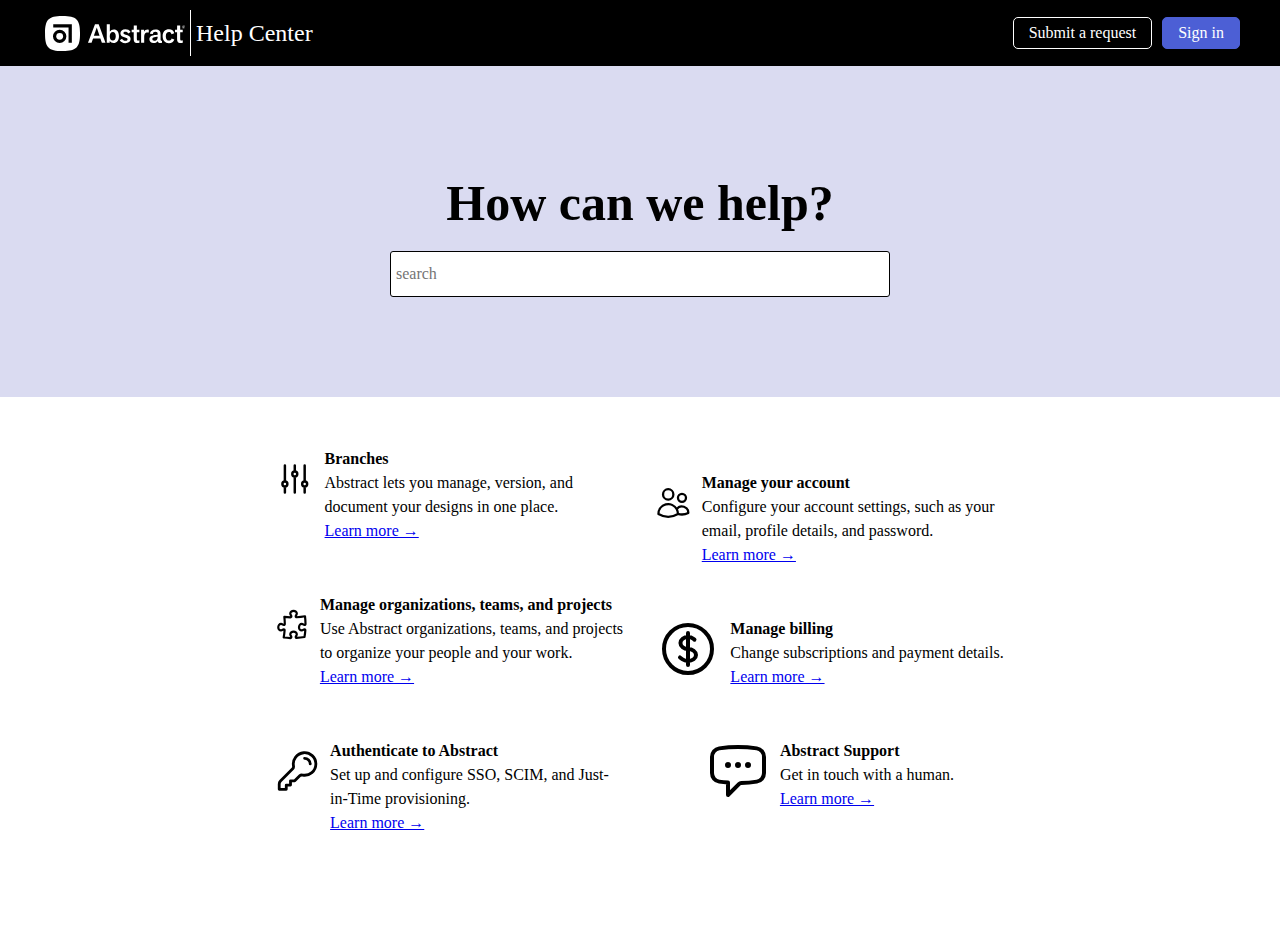
==== commit b71970ad: "all the new styles" ====
--- a/index.html
+++ b/index.html
@@ -29,87 +29,107 @@
                 <input type="search" name="search" id="search" placeholder="search">
             </div>
         </section>
-
         <section class="options">
-            <div class="container">
-                <div class="row-1 flex">
-                    <div class="branches flex box">
-                        <div class="icon">
-                            <svg xmlns="http://www.w3.org/2000/svg" width="24" height="24" viewBox="0 0 24 24" style="fill: rgba(0, 0, 0, 1);transform: ;msFilter:;">
-                                <path d="M17.5 4C15.57 4 14 5.57 14 7.5c0 1.554 1.025 2.859 2.43 3.315-.146.932-.547 1.7-1.23 2.323-1.946 1.773-5.527 1.935-7.2 1.907V8.837c1.44-.434 2.5-1.757 2.5-3.337C10.5 3.57 8.93 2 7 2S3.5 3.57 3.5 5.5c0 1.58 1.06 2.903 2.5 3.337v6.326c-1.44.434-2.5 1.757-2.5 3.337C3.5 20.43 5.07 22 7 22s3.5-1.57 3.5-3.5c0-.551-.14-1.065-.367-1.529 2.06-.186 4.657-.757 6.409-2.35 1.097-.997 1.731-2.264 1.904-3.768C19.915 10.438 21 9.1 21 7.5 21 5.57 19.43 4 17.5 4zm-12 1.5C5.5 4.673 6.173 4 7 4s1.5.673 1.5 1.5S7.827 7 7 7s-1.5-.673-1.5-1.5zM7 20c-.827 0-1.5-.673-1.5-1.5a1.5 1.5 0 0 1 1.482-1.498l.13.01A1.495 1.495 0 0 1 7 20zM17.5 9c-.827 0-1.5-.673-1.5-1.5S16.673 6 17.5 6s1.5.673 1.5 1.5S18.327 9 17.5 9z"></path></svg>
-                        </div>
-                        <div class="description">
-                            <h3>Branches</h3>
-                            <p>Abstract Branches lets you manage, version, and document your designs in one place.</p>
-                            <a href="#">Learn More</a>
-                        </div>
+        <div class="container">
+            <div class="col">
+                <div class="box">
+                    <div class="icon">
+                        <svg xmlns="http://www.w3.org/2000/svg" fill="none" viewBox="0 0 24 24" stroke-width="1.5" stroke="currentColor" class="w-6 h-6">
+                            <path stroke-linecap="round" stroke-linejoin="round" d="M6 13.5V3.75m0 9.75a1.5 1.5 0 010 3m0-3a1.5 1.5 0 000 3m0 3.75V16.5m12-3V3.75m0 9.75a1.5 1.5 0 010 3m0-3a1.5 1.5 0 000 3m0 3.75V16.5m-6-9V3.75m0 3.75a1.5 1.5 0 010 3m0-3a1.5 1.5 0 000 3m0 9.75V10.5" />
+                          </svg>                      
                     </div>
-                    <div class="account flex box">
-                        <div class="icon">
-                            <svg xmlns="http://www.w3.org/2000/svg" width="24" height="24" viewBox="0 0 24 24" style="fill: rgba(0, 0, 0, 1);transform: ;msFilter:;"><path d="M7.5 6.5C7.5 8.981 9.519 11 12 11s4.5-2.019 4.5-4.5S14.481 2 12 2 7.5 4.019 7.5 6.5zM20 21h1v-1c0-3.859-3.141-7-7-7h-4c-3.86 0-7 3.141-7 7v1h17z"></path></svg>
-                        </div>
-                        <div class="description">
-                            <h3>Manage your account</h3>
-                            <p>Configure your account settings, such as your email, profile details, and password.</p>
-                            <a href="#">Learn More</a>
-                        </div>
+                    <div class="description">
+                        <h2>Branches</h2>
+                        <p>
+                            Abstract lets you manage, version, and document your designs in one place.
+                        </p>
+                        <a href="#">Learn more &RightArrow;</a>
                     </div>
                 </div>
 
-                <div class="row-2 flex">
-                    <div class="teams flex box">
-                        <div class="icon">
-                            <svg xmlns="http://www.w3.org/2000/svg" fill="none" viewBox="0 0 24 24" stroke-width="1.5" stroke="currentColor" class="w-6 h-6">
-                                <path stroke-linecap="round" stroke-linejoin="round" d="M14.25 6.087c0-.355.186-.676.401-.959.221-.29.349-.634.349-1.003 0-1.036-1.007-1.875-2.25-1.875s-2.25.84-2.25 1.875c0 .369.128.713.349 1.003.215.283.401.604.401.959v0a.64.64 0 01-.657.643 48.39 48.39 0 01-4.163-.3c.186 1.613.293 3.25.315 4.907a.656.656 0 01-.658.663v0c-.355 0-.676-.186-.959-.401a1.647 1.647 0 00-1.003-.349c-1.036 0-1.875 1.007-1.875 2.25s.84 2.25 1.875 2.25c.369 0 .713-.128 1.003-.349.283-.215.604-.401.959-.401v0c.31 0 .555.26.532.57a48.039 48.039 0 01-.642 5.056c1.518.19 3.058.309 4.616.354a.64.64 0 00.657-.643v0c0-.355-.186-.676-.401-.959a1.647 1.647 0 01-.349-1.003c0-1.035 1.008-1.875 2.25-1.875 1.243 0 2.25.84 2.25 1.875 0 .369-.128.713-.349 1.003-.215.283-.4.604-.4.959v0c0 .333.277.599.61.58a48.1 48.1 0 005.427-.63 48.05 48.05 0 00.582-4.717.532.532 0 00-.533-.57v0c-.355 0-.676.186-.959.401-.29.221-.634.349-1.003.349-1.035 0-1.875-1.007-1.875-2.25s.84-2.25 1.875-2.25c.37 0 .713.128 1.003.349.283.215.604.401.96.401v0a.656.656 0 00.658-.663 48.422 48.422 0 00-.37-5.36c-1.886.342-3.81.574-5.766.689a.578.578 0 01-.61-.58v0z" />
+                <div class="box">
+                    <div class="icon">
+                        <svg xmlns="http://www.w3.org/2000/svg" fill="none" viewBox="0 0 24 24" stroke-width="1.5" stroke="currentColor" class="w-6 h-6">
+                            <path stroke-linecap="round" stroke-linejoin="round" d="M14.25 6.087c0-.355.186-.676.401-.959.221-.29.349-.634.349-1.003 0-1.036-1.007-1.875-2.25-1.875s-2.25.84-2.25 1.875c0 .369.128.713.349 1.003.215.283.401.604.401.959v0a.64.64 0 01-.657.643 48.39 48.39 0 01-4.163-.3c.186 1.613.293 3.25.315 4.907a.656.656 0 01-.658.663v0c-.355 0-.676-.186-.959-.401a1.647 1.647 0 00-1.003-.349c-1.036 0-1.875 1.007-1.875 2.25s.84 2.25 1.875 2.25c.369 0 .713-.128 1.003-.349.283-.215.604-.401.959-.401v0c.31 0 .555.26.532.57a48.039 48.039 0 01-.642 5.056c1.518.19 3.058.309 4.616.354a.64.64 0 00.657-.643v0c0-.355-.186-.676-.401-.959a1.647 1.647 0 01-.349-1.003c0-1.035 1.008-1.875 2.25-1.875 1.243 0 2.25.84 2.25 1.875 0 .369-.128.713-.349 1.003-.215.283-.4.604-.4.959v0c0 .333.277.599.61.58a48.1 48.1 0 005.427-.63 48.05 48.05 0 00.582-4.717.532.532 0 00-.533-.57v0c-.355 0-.676.186-.959.401-.29.221-.634.349-1.003.349-1.035 0-1.875-1.007-1.875-2.25s.84-2.25 1.875-2.25c.37 0 .713.128 1.003.349.283.215.604.401.96.401v0a.656.656 0 00.658-.663 48.422 48.422 0 00-.37-5.36c-1.886.342-3.81.574-5.766.689a.578.578 0 01-.61-.58v0z" />
                           </svg>
-                        </div>
-                        <div class="description">
-                            <h3>Manage your organizations, teams, and projects</h3>
-                            <p>Use Abstract organizations, teams, and projects to organize your people and your work.</p>
-                            <a href="#">Learn More</a>
-                        </div>
+                                              
                     </div>
-                    <div class="billing flex box">
-                        <div class="icon">
-                            <svg xmlns="http://www.w3.org/2000/svg" fill="none" viewBox="0 0 24 24" stroke-width="1.5" stroke="currentColor" class="w-6 h-6">
-                                <path stroke-linecap="round" stroke-linejoin="round" d="M12 6v12m-3-2.818l.879.659c1.171.879 3.07.879 4.242 0 1.172-.879 1.172-2.303 0-3.182C13.536 12.219 12.768 12 12 12c-.725 0-1.45-.22-2.003-.659-1.106-.879-1.106-2.303 0-3.182s2.9-.879 4.006 0l.415.33M21 12a9 9 0 11-18 0 9 9 0 0118 0z" />
-                          </svg>
-                        </div>                          
-                        <div class="description">
-                            <h3>Manage billing</h3>
-                            <p>Change subscriptions and payment details.</p>
-                            <a href="#">Learn More</a>
-                        </div>
+                    <div class="description">
+                        <h2>Manage organizations, teams, and projects</h2>
+                        <p>
+                            Use Abstract organizations, teams, and projects to organize your people and your work.
+                        </p>
+                        <a href="#">Learn more &RightArrow;</a>
                     </div>
                 </div>
 
-                <div class="row-3 flex">
-                    <div class="authenticate flex box">
-                        <div class="icon">
-                            <svg xmlns="http://www.w3.org/2000/svg" fill="none" viewBox="0 0 24 24" stroke-width="1.5" stroke="currentColor" class="w-6 h-6">
-                                <path stroke-linecap="round" stroke-linejoin="round" d="M15.75 5.25a3 3 0 013 3m3 0a6 6 0 01-7.029 5.912c-.563-.097-1.159.026-1.563.43L10.5 17.25H8.25v2.25H6v2.25H2.25v-2.818c0-.597.237-1.17.659-1.591l6.499-6.499c.404-.404.527-1 .43-1.563A6 6 0 1121.75 8.25z" />
-                            </svg>                          
-                        </div>  
-                        <div class="description">
-                            <h3>Authenticate to Abstract</h3>
-                            <p>Set up and configure SSO, SCIM, and Just-in-Time provisioning.</p>
-                            <a href="#">Learn More</a>
-                        </div>
+                <div class="box">
+                    <div class="icon">
+                        <svg xmlns="http://www.w3.org/2000/svg" fill="none" viewBox="0 0 24 24" stroke-width="1.5" stroke="currentColor" class="w-6 h-6">
+                            <path stroke-linecap="round" stroke-linejoin="round" d="M15.75 5.25a3 3 0 013 3m3 0a6 6 0 01-7.029 5.912c-.563-.097-1.159.026-1.563.43L10.5 17.25H8.25v2.25H6v2.25H2.25v-2.818c0-.597.237-1.17.659-1.591l6.499-6.499c.404-.404.527-1 .43-1.563A6 6 0 1121.75 8.25z" />
+                          </svg>
+                                              
                     </div>
-                    <div class="support flex box">
-                        <div class="icon">
-                            <svg xmlns="http://www.w3.org/2000/svg" fill="none" viewBox="0 0 24 24" stroke-width="1.5" stroke="currentColor" class="w-6 h-6">
-                                <path stroke-linecap="round" stroke-linejoin="round" d="M8.625 9.75a.375.375 0 11-.75 0 .375.375 0 01.75 0zm0 0H8.25m4.125 0a.375.375 0 11-.75 0 .375.375 0 01.75 0zm0 0H12m4.125 0a.375.375 0 11-.75 0 .375.375 0 01.75 0zm0 0h-.375m-13.5 3.01c0 1.6 1.123 2.994 2.707 3.227 1.087.16 2.185.283 3.293.369V21l4.184-4.183a1.14 1.14 0 01.778-.332 48.294 48.294 0 005.83-.498c1.585-.233 2.708-1.626 2.708-3.228V6.741c0-1.602-1.123-2.995-2.707-3.228A48.394 48.394 0 0012 3c-2.392 0-4.744.175-7.043.513C3.373 3.746 2.25 5.14 2.25 6.741v6.018z" />
-                            </svg>
-                        </div>                                                 
-                        <div class="description">
-                            <h3>Abstract support</h3>
-                            <p>Get in touch with a human.</p>
-                            <a href="#">Learn More</a>
-                        </div>
+                    <div class="description">
+                        <h2>Authenticate to Abstract</h2>
+                        <p>
+                            Set up and configure SSO, SCIM, and Just-in-Time provisioning.
+                        </p>
+                        <a href="#">Learn more &RightArrow;</a>
                     </div>
                 </div>
             </div>
+
+            <div class="col">
+                <div class="box">
+                    <div class="icon">
+                        <svg xmlns="http://www.w3.org/2000/svg" fill="none" viewBox="0 0 24 24" stroke-width="1.5" stroke="currentColor" class="w-6 h-6">
+                            <path stroke-linecap="round" stroke-linejoin="round" d="M15 19.128a9.38 9.38 0 002.625.372 9.337 9.337 0 004.121-.952 4.125 4.125 0 00-7.533-2.493M15 19.128v-.003c0-1.113-.285-2.16-.786-3.07M15 19.128v.106A12.318 12.318 0 018.624 21c-2.331 0-4.512-.645-6.374-1.766l-.001-.109a6.375 6.375 0 0111.964-3.07M12 6.375a3.375 3.375 0 11-6.75 0 3.375 3.375 0 016.75 0zm8.25 2.25a2.625 2.625 0 11-5.25 0 2.625 2.625 0 015.25 0z" />
+                          </svg>
+                                             
+                    </div>
+                    <div class="description">
+                        <h2>Manage your account</h2>
+                        <p>
+                            Configure your account settings, such as your email, profile details, and password.
+                        </p>
+                        <a href="#">Learn more &RightArrow;</a>
+                    </div>
+                </div>
+
+                <div class="box">
+                    <div class="icon">
+                        <svg xmlns="http://www.w3.org/2000/svg" fill="none" viewBox="0 0 24 24" stroke-width="1.5" stroke="currentColor" class="w-6 h-6">
+                            <path stroke-linecap="round" stroke-linejoin="round" d="M12 6v12m-3-2.818l.879.659c1.171.879 3.07.879 4.242 0 1.172-.879 1.172-2.303 0-3.182C13.536 12.219 12.768 12 12 12c-.725 0-1.45-.22-2.003-.659-1.106-.879-1.106-2.303 0-3.182s2.9-.879 4.006 0l.415.33M21 12a9 9 0 11-18 0 9 9 0 0118 0z" />
+                          </svg>
+                                               
+                    </div>
+                    <div class="description">
+                        <h2>Manage billing</h2>
+                        <p>
+                            Change subscriptions and payment details.
+                        </p>
+                        <a href="#">Learn more &RightArrow;</a>
+                    </div>
+                </div>
+
+                <div class="box support">
+                    <div class="icon">
+                        <svg xmlns="http://www.w3.org/2000/svg" fill="none" viewBox="0 0 24 24" stroke-width="1.5" stroke="currentColor" class="w-6 h-6">
+                            <path stroke-linecap="round" stroke-linejoin="round" d="M8.625 9.75a.375.375 0 11-.75 0 .375.375 0 01.75 0zm0 0H8.25m4.125 0a.375.375 0 11-.75 0 .375.375 0 01.75 0zm0 0H12m4.125 0a.375.375 0 11-.75 0 .375.375 0 01.75 0zm0 0h-.375m-13.5 3.01c0 1.6 1.123 2.994 2.707 3.227 1.087.16 2.185.283 3.293.369V21l4.184-4.183a1.14 1.14 0 01.778-.332 48.294 48.294 0 005.83-.498c1.585-.233 2.708-1.626 2.708-3.228V6.741c0-1.602-1.123-2.995-2.707-3.228A48.394 48.394 0 0012 3c-2.392 0-4.744.175-7.043.513C3.373 3.746 2.25 5.14 2.25 6.741v6.018z" />
+                          </svg>
+                                                
+                    </div>
+                    <div class="description">
+                        <h2>Abstract Support</h2>
+                        <p>
+                            Get in touch with a human.
+                        </p>
+                        <a href="#">Learn more &RightArrow;</a>
+                    </div>
+                </div>
+            </div>
+        </div>
         </section>
     </main>
 </body>
--- a/styles.css
+++ b/styles.css
@@ -46,10 +46,6 @@
     overflow-wrap: break-word;
   }
 
-  svg {
-    height: 65px;
-    width: 65px;
-  }
 
 .container, .flex {
     display: flex;
@@ -125,27 +121,35 @@
     padding: 10px 5px;
 }
 
+.container .col .icon svg {
+  height: 64px;
+  width: 64px;
+}
+
 .options .container {
-  padding: 50px;
-  flex-direction: column;
+  display: flex;
   justify-content: center;
   align-items: center;
-  gap: 50px;
-  width: 100%;
+  padding: 50px;
+  gap: 30px;
 }
 
-.box {
-  width: 300px;
-  line-height: 1.5rem;
-  justify-content: center;
-  gap: 5px;
+.options .description h2 {
+  font-size: 16px;
 }
 
-.options .container .box .description {
-  padding-left: 10px
+.options .container .col{
+  height: 100%;
 }
 
-.row-1, .row-2, .row-3 {
-  gap: 80px;
-  justify-content: space-between;
-}+.options .container .col .box {
+  display: flex;
+  justify-content: center;
+  width: 350px;
+  padding-bottom: 50px;
+}
+
+.options .container .col .box .icon {
+  padding-right: 10px;
+}
+
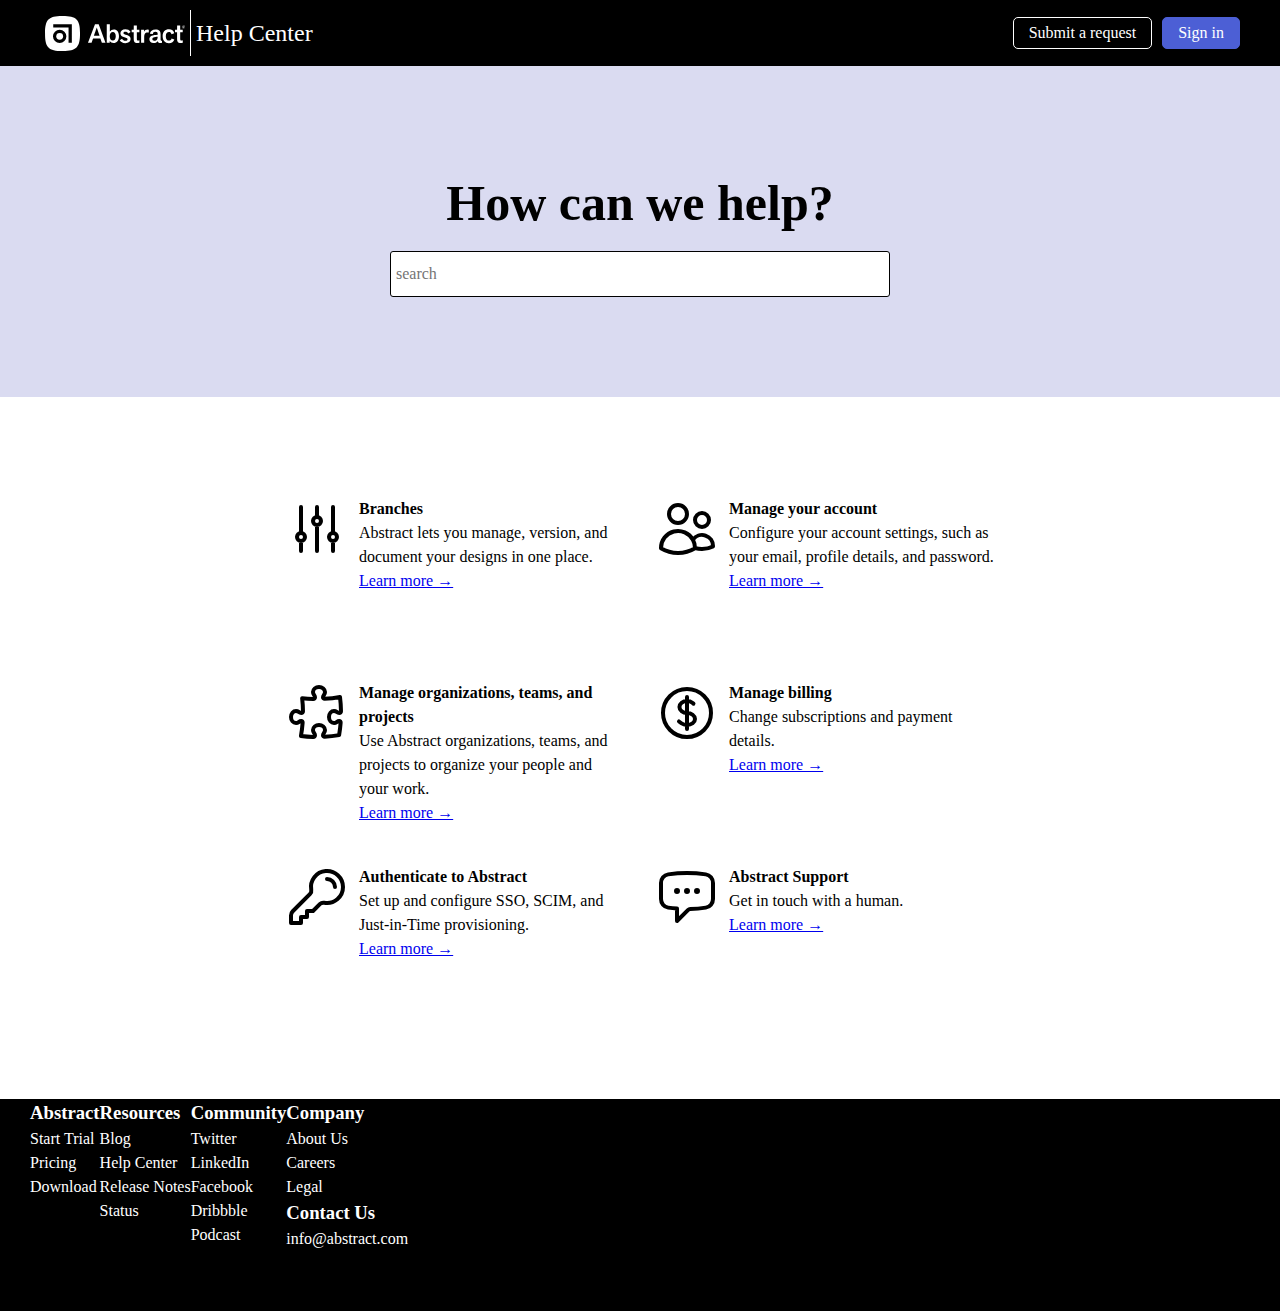
==== commit e23d5dad: "added footer structure and styles" ====
--- a/index.html
+++ b/index.html
@@ -132,5 +132,41 @@
         </div>
         </section>
     </main>
+
+    <footer>
+        <div class="container">
+            <div class="footer-column"> 
+                <h3>Abstract</h3>
+                <a href="#">Start Trial</a>
+                <a href="#">Pricing</a>
+                <a href="#">Download</a>
+            </div>
+            <div class="footer-column"> 
+                <h3>Resources</h3>
+                <a href="#">Blog</a>
+                <a href="#">Help Center</a>
+                <a href="#">Release Notes</a>
+                <a href="#">Status</a>
+            </div>
+            <div class="footer-column"> 
+                <h3>Community</h3>
+                <a href="#">Twitter</a>
+                <a href="#">LinkedIn</a>
+                <a href="#">Facebook</a>
+                <a href="#">Dribbble</a>
+                <a href="#">Podcast</a>
+              </div>
+              <div class="footer-column"> 
+                <h3>Company</h3>
+                <a href="#">About Us</a>
+                <a href="#">Careers</a>
+                <a href="#">Legal</a>
+                
+                <h3>Contact Us</h3>
+                <a href="#">info@abstract.com</a>
+              </div>
+              
+        </div>
+    </footer>
 </body>
 </html>--- a/styles.css
+++ b/styles.css
@@ -31,7 +31,7 @@
   */
   img, picture, video, canvas, svg {
     display: block;
-    max-width: 100%;
+    /* max-width: 100%; */
   }
   /*
     7. Remove built-in form typography styles
@@ -122,15 +122,15 @@
 }
 
 .container .col .icon svg {
-  height: 64px;
+  /* height: 64px; */
   width: 64px;
 }
 
 .options .container {
   display: flex;
   justify-content: center;
-  align-items: center;
-  padding: 50px;
+  align-items: flex-start;
+  margin: 100px 50px 50px;
   gap: 30px;
 }
 
@@ -140,16 +140,41 @@
 
 .options .container .col{
   height: 100%;
+  align-items: space-between;
 }
 
 .options .container .col .box {
   display: flex;
-  justify-content: center;
+  width: 340px;
+  margin-bottom: 40px;
+  padding-bottom: 0;
+}
+
+.options .container .col .box .description {
   width: 350px;
-  padding-bottom: 50px;
+  height: 144px
 }
 
 .options .container .col .box .icon {
-  padding-right: 10px;
+  margin-right: 10px;
 }
 
+footer .container {
+  display: flex;
+  background-color: #000;
+  color: #fff;
+  padding: 0 30px 60px;
+  /* justify-content: space-between; */
+}
+
+footer .container a {
+  text-decoration: none;
+  color: #fff;
+  
+}
+
+footer .container .footer-column {
+  display: flex;
+  flex-direction: column;
+  color: #fff;
+}